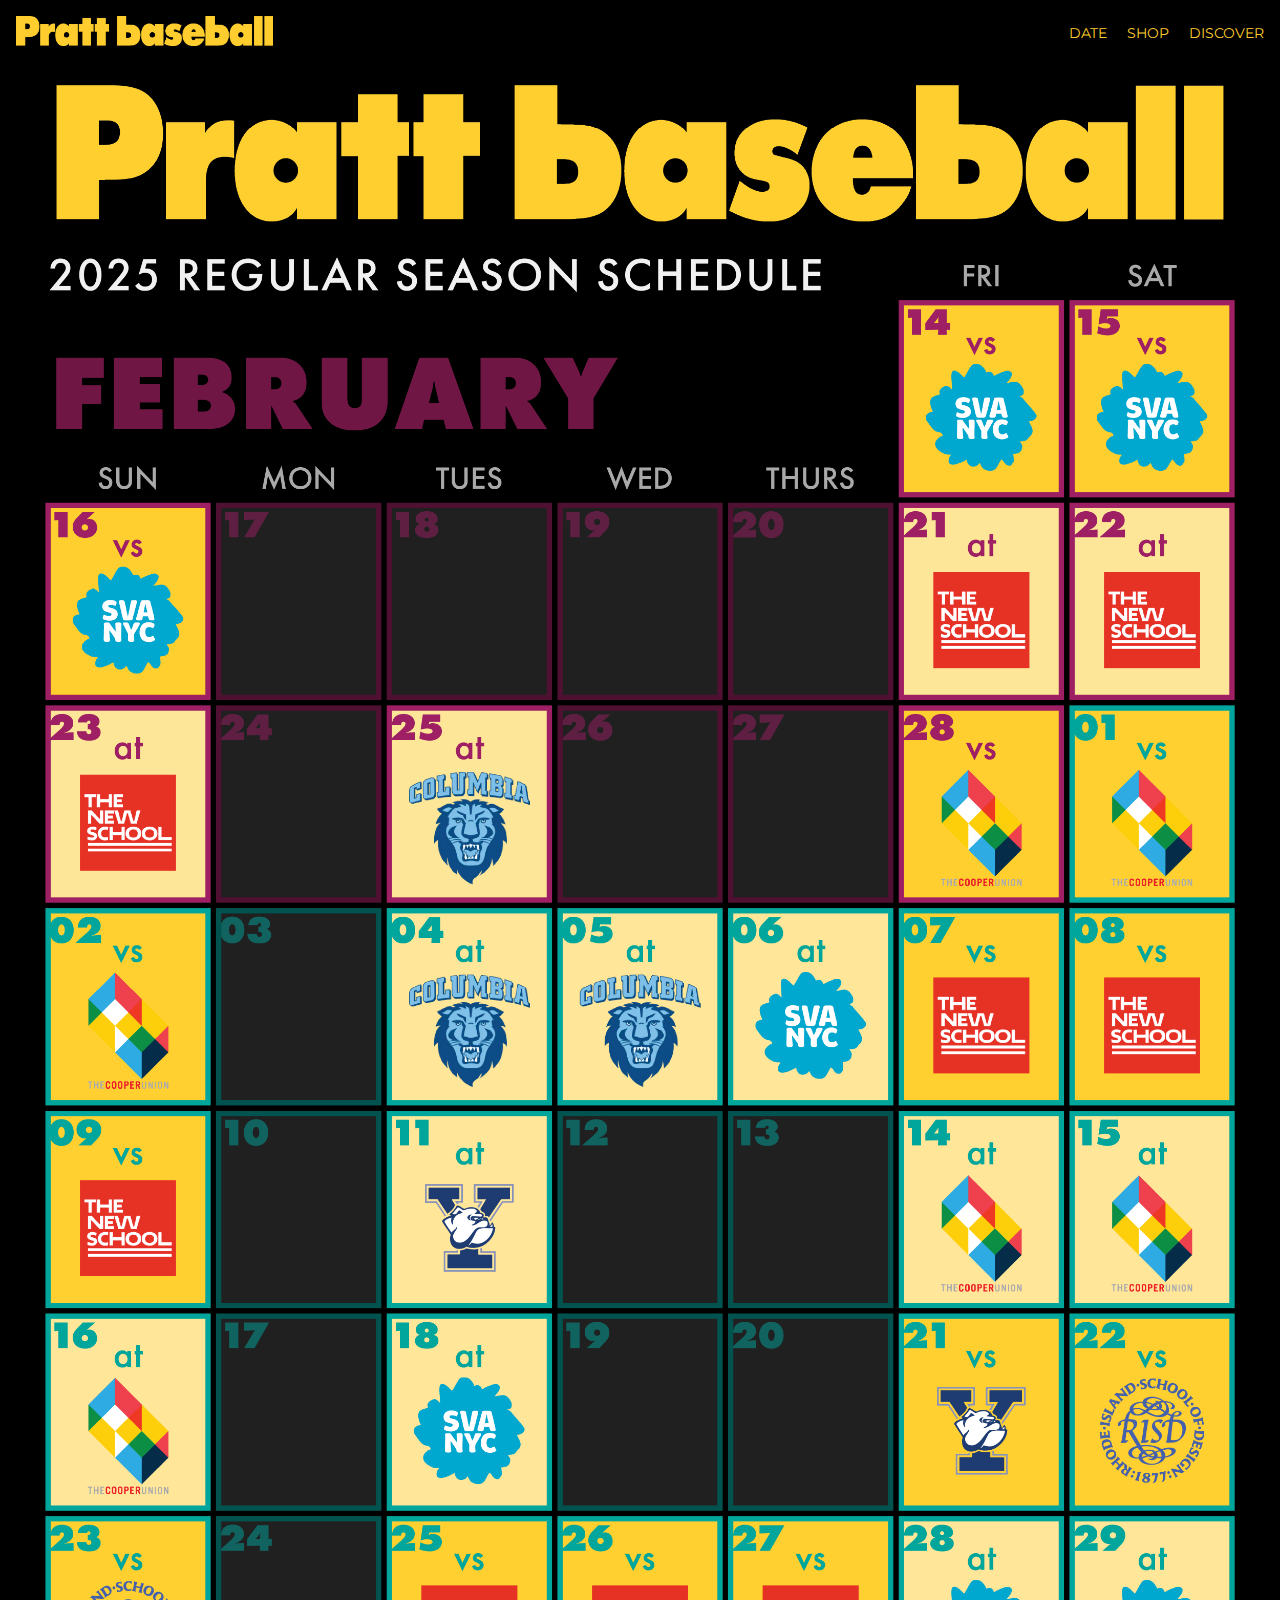
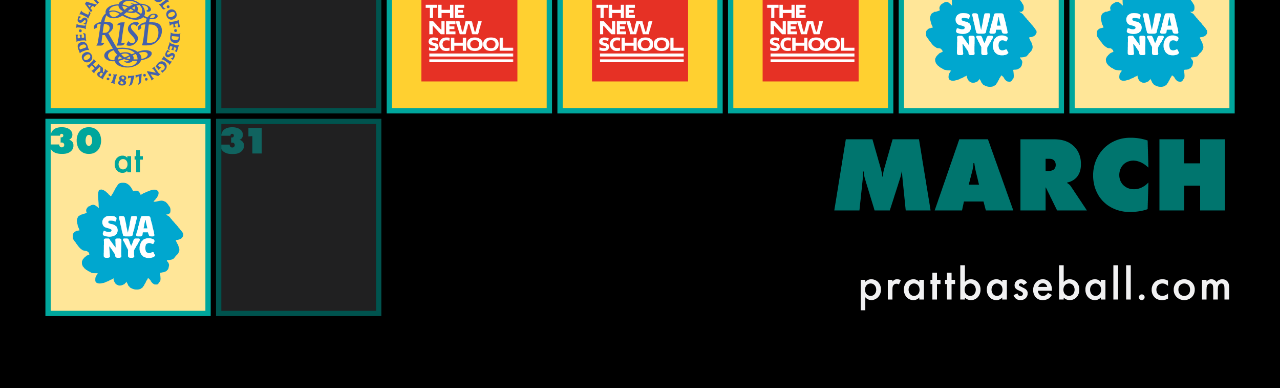
==== index.html @ fe3fc03f "initial commit" ====
<!DOCTYPE html>
<html lang="en" style="background-color: black;">
<head>
    <meta charset="UTF-8">
    <meta name="viewport" content="width=device-width, initial-scale=1.0">
    <title>Pratt Baseball Dating Simulator</title>
    <link rel="icon" href="images/favicon.png" type="favicon">
    <link href="https://fonts.googleapis.com/css2?family=Montserrat:wght@400;700&display=swap" rel="stylesheet">
    <link rel="stylesheet" href="styles.css">
</head>
<body class="index-page" style="background-color: black;">
    <div id="header"></div>
    <script>
        fetch('header.html')
            .then(response => response.text())
            .then(data => {
                document.getElementById('header').innerHTML = data;
            });
    </script>
    <!-- <div class=title><h1>2025 Pratt Baseball regular season schedule</h1></div> -->
    <div class="container">
        <img src="images/sched.png" alt="schedule">
    </div>
</body>
</html>
---- styles.css ----
* {
    margin: 0;
    padding: 0;
    box-sizing: border-box;
}

body {
    font-family: 'Montserrat', sans-serif;
    background-color: #f4f4f4;
    color: #333;
    padding-bottom: 2rem;
}

header {
    background-color: #000000;
    color: #FFCE2E;
    display: flex;
    justify-content: space-between;
    align-items: center;
    padding: 1rem;
    position: fixed;
    top: 0;
    left: 0;
    width: 100%;
    z-index: 1000;
}

.menu a {
    margin-right: 20px; /* Adds 20px of space between the items */
    color: #FFCE2E;
    text-decoration: none;
    font-size: 0.9em;
}

.menu a:last-child {
    margin-right: 0; /* Removes extra margin after the last image */
}

.menu {
    display: flex; /* Ensures that the images stay on the same line */
    align-items: center; /* Vertically aligns the items if needed */
}

.container img {
    width: 100%;
}

.container {
    padding-top: 2rem;
}

/* Mobile */
@media (max-width: 768px) {
    .menu {
        flex-direction: column; /* Stack items vertically */
        align-items: flex-end; /* Align items to the right */
    }

    .menu a {
        margin-right: 0; /* Remove right margin */
        margin-bottom: 0.4em;
    }

    .menu a:last-child {
        margin-bottom: 0; /* Remove bottom margin for the last item */
    }
}
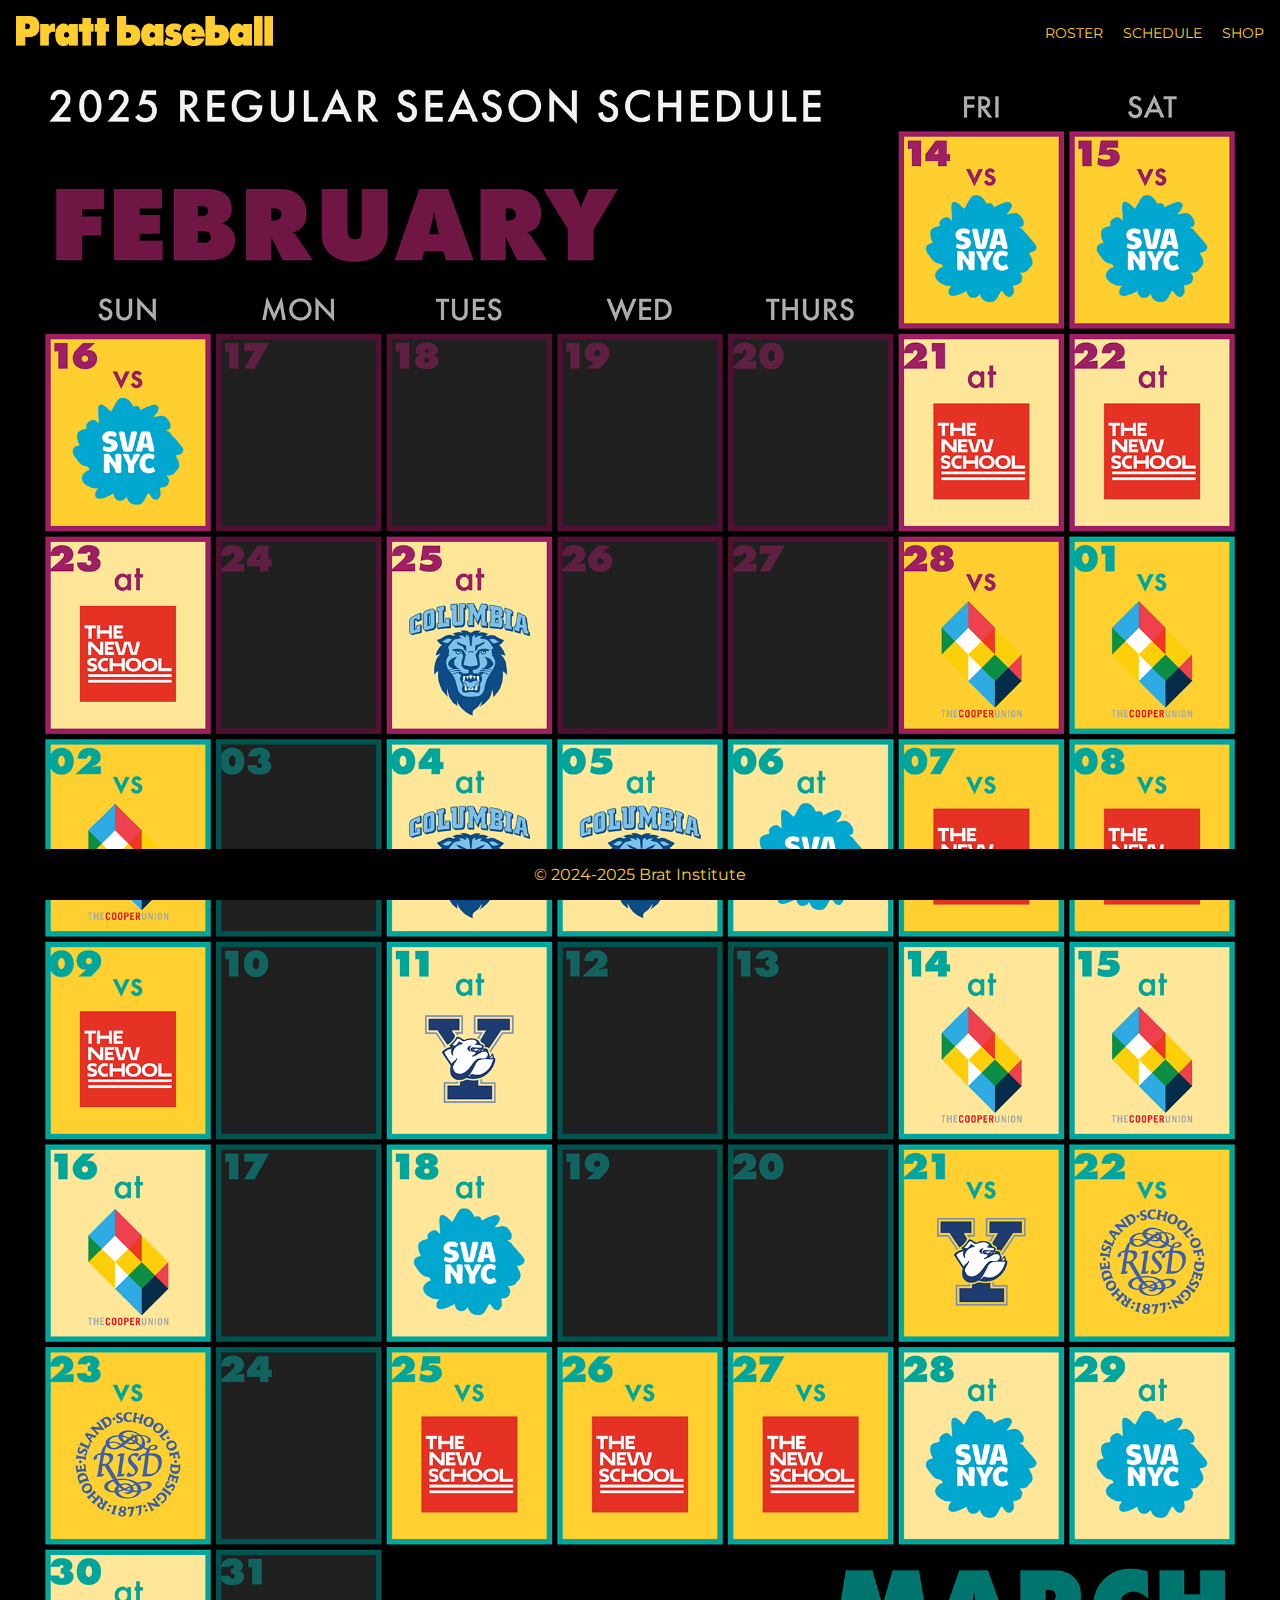
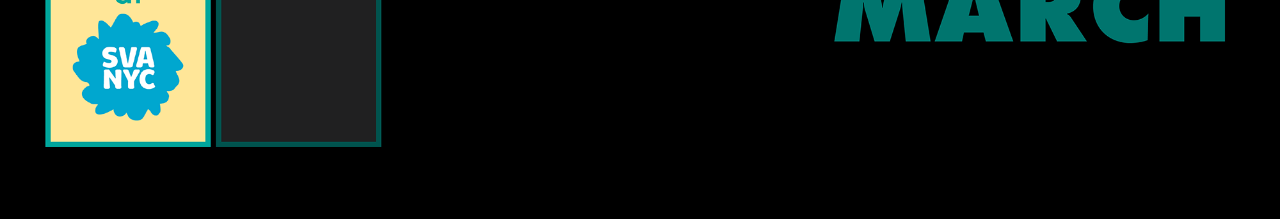
==== commit 162fe5b1: "added footer" ====
--- a/index.html
+++ b/index.html
@@ -21,5 +21,14 @@
     <div class="container">
         <img src="images/sched.png" alt="schedule">
     </div>
+
+    <div id="footer"></div>
+    <script>
+        fetch('footer.html')
+            .then(response => response.text())
+            .then(data => {
+                document.getElementById('footer').innerHTML = data;
+            });
+    </script>
 </body>
 </html>--- a/styles.css
+++ b/styles.css
@@ -46,7 +46,18 @@
 }
 
 .container {
-    padding-top: 2rem;
+    padding-top: 4rem;
+}
+
+footer {
+    background-color: #000000;
+    color: #FFCE2E;
+    text-align: center;
+    padding: 1rem;
+    position: fixed;
+    width: 100%;
+    bottom: 0;
+    z-index: 1000;
 }
 
 /* Mobile */
@@ -64,4 +75,9 @@
     .menu a:last-child {
         margin-bottom: 0; /* Remove bottom margin for the last item */
     }
+
+    .container {
+        padding-top: 6rem;
+    }
+    
 }